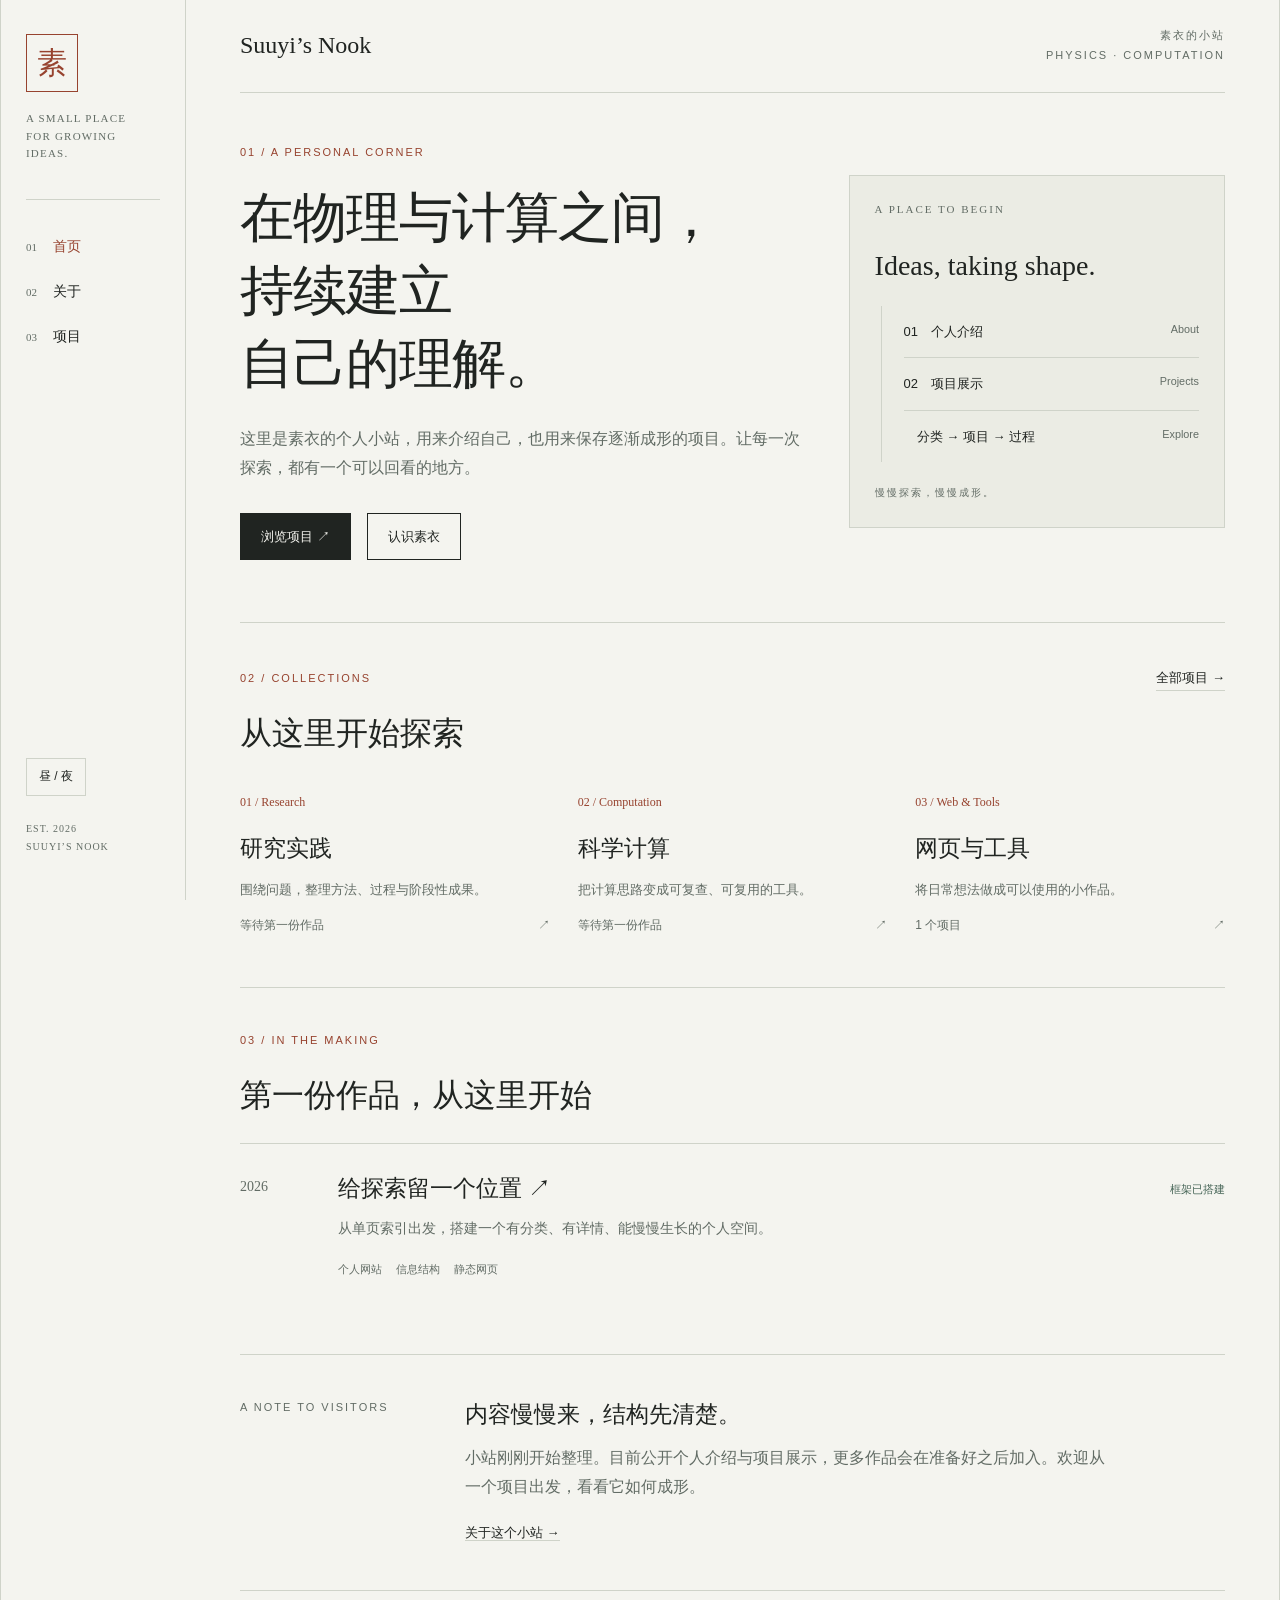
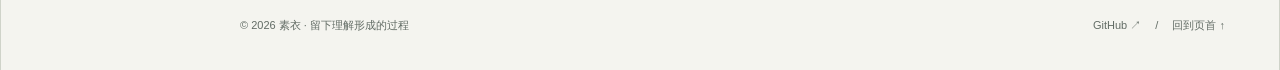
==== index.html @ 8132d150 "Build Suuyi’s Nook portfolio with project categories and detail pages" ====
<!doctype html>
<html lang="zh-CN"><head><meta charset="utf-8"><meta name="viewport" content="width=device-width,initial-scale=1">
<title>首页 · Suuyi’s Nook</title><meta name="description" content="在物理与计算之间，持续建立自己的理解。">

<link rel="icon" type="image/svg+xml" href="assets/favicon.svg"><link rel="stylesheet" href="assets/site.css">
<script src="assets/site.js" defer></script></head><body id="top"><a class="skip" href="#main">跳到主要内容</a>
<div class="shell"><aside class="rail"><a class="seal" href="index.html" aria-label="素衣，返回首页">素</a><p class="rail-label">A SMALL PLACE<br>FOR GROWING IDEAS.</p><nav class="nav" aria-label="主要导航"><a href="index.html" aria-current="page"><span>01</span>首页</a><a href="about/index.html"><span>02</span>关于</a><a href="projects/index.html"><span>03</span>项目</a></nav><div class="rail-end"><button class="theme" data-theme-toggle type="button">昼 / 夜</button><p>EST. 2026<br>SUUYI’S NOOK</p></div></aside>
<div class="page"><header class="masthead"><a class="wordmark" href="index.html">Suuyi’s Nook</a><div class="micro">素衣的小站<br>PHYSICS · COMPUTATION</div></header>
<main id="main"><section class="hero"><div class="hero-grid"><div><p class="kicker">01 / A PERSONAL CORNER</p><h1>在物理与计算之间，<br>持续建立<br>自己的理解。</h1><p class="lead">这里是素衣的个人小站，用来介绍自己，也用来保存逐渐成形的项目。让每一次探索，都有一个可以回看的地方。</p><div class="actions"><a class="button primary" href="projects/index.html">浏览项目 ↗</a><a class="button" href="about/index.html">认识素衣</a></div></div><div class="map"><div class="map-title">A PLACE TO BEGIN</div><div class="map-root">Ideas, taking shape.</div><div class="map-branch"><div class="map-row"><a class="" href="about/index.html">01　个人介绍</a><small>About</small></div><div class="map-row"><a class="" href="projects/index.html">02　项目展示</a><small>Projects</small></div><div class="map-row"><span>　分类 → 项目 → 过程</span><small>Explore</small></div></div><div class="map-footer">慢慢探索，慢慢成形。</div></div></div></section>
<section class="section"><div class="section-top"><div><p class="kicker">02 / COLLECTIONS</p><h2>从这里开始探索</h2></div><a class="text-link" href="projects/index.html">全部项目 →</a></div><div class="category-grid"><a class="category" href="projects/research/index.html"><span class="num">01 / Research</span><h3>研究实践</h3><p>围绕问题，整理方法、过程与阶段性成果。</p><div class="tail"><span>等待第一份作品</span><span aria-hidden="true">↗</span></div></a><a class="category" href="projects/computation/index.html"><span class="num">02 / Computation</span><h3>科学计算</h3><p>把计算思路变成可复查、可复用的工具。</p><div class="tail"><span>等待第一份作品</span><span aria-hidden="true">↗</span></div></a><a class="category" href="projects/web/index.html"><span class="num">03 / Web &amp; Tools</span><h3>网页与工具</h3><p>将日常想法做成可以使用的小作品。</p><div class="tail"><span>1 个项目</span><span aria-hidden="true">↗</span></div></a></div></section>
<section class="section"><div class="section-top"><div><p class="kicker">03 / IN THE MAKING</p><h2>第一份作品，从这里开始</h2></div></div><article class="project-row"><div class="year">2026</div><div><h3><a class="" href="projects/web/personal-site/index.html">给探索留一个位置 ↗</a></h3><p>从单页索引出发，搭建一个有分类、有详情、能慢慢生长的个人空间。</p><div><span class="tag">个人网站</span><span class="tag">信息结构</span><span class="tag">静态网页</span></div></div><div class="status">框架已搭建</div></article></section>
<section class="section split"><p class="kicker">A NOTE TO VISITORS</p><div><h3>内容慢慢来，结构先清楚。</h3><p>小站刚刚开始整理。目前公开个人介绍与项目展示，更多作品会在准备好之后加入。欢迎从一个项目出发，看看它如何成形。</p><a class="text-link" href="about/index.html">关于这个小站 →</a></div></section></main><footer class="footer"><span>© 2026 素衣 · 留下理解形成的过程</span><span><a href="https://github.com/Suuyi-Nook">GitHub ↗</a>　 /　 <a href="#top">回到页首 ↑</a></span></footer></div></div></body></html>
---- assets/site.css ----
:root{--paper:#f4f4ef;--surface:#ebece4;--ink:#202421;--muted:#626c65;--line:#cfd3c9;--accent:#97432f;--green:#456456;color-scheme:light}html[data-theme=dark]{--paper:#171c19;--surface:#232b25;--ink:#edf0e7;--muted:#afb9ae;--line:#3d493e;--accent:#e59a7d;--green:#a3c5ac;color-scheme:dark}*{box-sizing:border-box}html{scroll-behavior:smooth}body{margin:0;background:var(--paper);color:var(--ink);font-family:'Microsoft YaHei',Arial,sans-serif;line-height:1.8}a{color:inherit;text-decoration:none}a:hover{color:var(--accent)}a:focus-visible,button:focus-visible{outline:2px solid var(--accent);outline-offset:6px}button{font:inherit;color:inherit}.skip{position:fixed;left:16px;top:-80px;background:var(--ink);color:var(--paper);padding:10px;z-index:10}.skip:focus{top:10px}.shell{max-width:1500px;margin:auto;display:grid;grid-template-columns:185px minmax(0,1fr);min-height:100vh;border-inline:1px solid var(--line)}.rail{position:sticky;top:0;height:100vh;padding:34px 25px;border-right:1px solid var(--line);display:flex;flex-direction:column}.seal{font:30px SimSun,serif;border:1px solid var(--accent);color:var(--accent);display:grid;place-items:center;width:52px;height:58px}.rail-label{font:11px/1.6 Georgia,serif;letter-spacing:1.2px;margin:18px 0 36px;color:var(--muted)}.nav{border-top:1px solid var(--line);padding-top:24px}.nav a{display:block;padding:10px 0;font-size:14px}.nav a[aria-current=page]{color:var(--accent)}.nav span{font:11px Georgia,serif;margin-right:16px;color:var(--muted)}.rail-end{margin-top:auto}.theme{cursor:pointer;background:none;border:1px solid var(--line);padding:7px 12px;font-size:12px}.rail-end p{font:10px/1.8 Georgia,serif;color:var(--muted);letter-spacing:1px;margin-top:24px}.page{min-width:0;padding:0 54px}.masthead{padding:26px 0;display:flex;align-items:center;justify-content:space-between;gap:20px;border-bottom:1px solid var(--line)}.wordmark{font:24px Georgia,SimSun,serif}.micro,.kicker{font:11px/1.8 Arial,sans-serif;letter-spacing:2px;text-transform:uppercase;color:var(--muted)}.masthead .micro{text-align:right}.crumbs{display:flex;flex-wrap:wrap;gap:10px;font-size:12px;color:var(--muted);padding:22px 0}.crumbs b{font-weight:400;color:var(--ink)}.hero{padding:50px 0 62px;border-bottom:1px solid var(--line)}.hero-grid{display:grid;grid-template-columns:1.5fr 1fr;gap:44px;align-items:center}.kicker{color:var(--accent);margin:0 0 20px}h1,h2,h3,p{margin-top:0}h1,h2,h3{font-family:Georgia,'Songti SC',SimSun,serif;font-weight:400}h1{font-size:clamp(34px,4.2vw,64px);line-height:1.35;letter-spacing:-1px;margin-bottom:25px}h2{font-size:32px;line-height:1.5}h3{font-size:23px;line-height:1.5;margin-bottom:12px}.lead{font-size:16px;max-width:650px;color:var(--muted)}.actions{display:flex;flex-wrap:wrap;gap:16px;margin-top:30px}.button{display:inline-block;padding:11px 20px;border:1px solid var(--ink);font-size:13px}.button.primary{background:var(--ink);color:var(--paper)}.button:hover{border-color:var(--accent);color:var(--accent)}.button.primary:hover{background:var(--accent);color:var(--paper)}.map{position:relative;background:var(--surface);border:1px solid var(--line);padding:27px 25px}.map-title{font:11px Georgia,serif;letter-spacing:2px;color:var(--muted);margin-bottom:35px}.map-root{font:28px Georgia,serif;margin-bottom:24px}.map-branch{border-left:1px solid var(--line);padding:0 0 0 22px;margin-left:6px}.map-row{display:flex;justify-content:space-between;gap:16px;border-bottom:1px solid var(--line);padding:14px 0;font-size:13px}.map-row:last-child{border:0}.map-row small{color:var(--muted)}.map-footer{margin-top:24px;font:10px Arial,sans-serif;letter-spacing:2px;color:var(--muted)}.section{padding:43px 0;border-bottom:1px solid var(--line)}.section-top{display:flex;justify-content:space-between;gap:24px;align-items:baseline;margin-bottom:24px}.section-top h2{margin:0}.text-link{font-size:13px;border-bottom:1px solid var(--line)}.category-grid{display:grid;grid-template-columns:repeat(3,1fr);gap:28px}.category{padding:14px 0 8px}.category .num{display:block;font:12px Georgia,serif;color:var(--accent);margin-bottom:22px}.category p{font-size:13px;color:var(--muted)}.category .tail{font-size:12px;color:var(--muted);display:flex;justify-content:space-between}.project-row{display:grid;grid-template-columns:72px 1fr 100px;gap:26px;padding:28px 0;border-top:1px solid var(--line)}.project-row:first-child{border-top:0}.year{font:14px Georgia,serif;color:var(--muted);padding-top:7px}.project-row h3{margin-bottom:9px}.project-row p{color:var(--muted);font-size:14px;max-width:650px;margin-bottom:13px}.tag{display:inline-block;color:var(--muted);font-size:11px;margin-right:14px}.status{font-size:11px;color:var(--green);text-align:right;white-space:nowrap;padding-top:8px}.empty{border:1px dashed var(--line);padding:36px;max-width:750px}.empty p{color:var(--muted);font-size:14px}.split{display:grid;grid-template-columns:190px minmax(0,1fr);gap:35px}.split p{max-width:650px;color:var(--muted)}.footer{display:flex;flex-wrap:wrap;justify-content:space-between;gap:15px;padding:25px 0 35px;color:var(--muted);font-size:11px}.article{display:grid;grid-template-columns:minmax(0,1fr) 210px;gap:60px;padding:40px 0}.article section{margin-bottom:38px;scroll-margin-top:25px}.article h2{font-size:25px}.article p{color:var(--muted)}.toc{font-size:12px;border-left:1px solid var(--line);padding-left:24px;align-self:start;position:sticky;top:30px}.toc a{display:block;padding:6px 0}.detail-meta{display:flex;gap:22px;flex-wrap:wrap;font-size:12px;color:var(--muted)}.sr-only{position:absolute;width:1px;height:1px;overflow:hidden;clip:rect(0,0,0,0)}@media(min-width:1400px){.page{padding-inline:70px}.hero{padding-top:65px;padding-bottom:76px}}@media(max-width:1000px){.shell{grid-template-columns:145px 1fr}.rail{padding-inline:18px}.page{padding-inline:30px}.hero-grid{grid-template-columns:1fr}.map{max-width:520px}.category-grid{gap:18px}.article{grid-template-columns:1fr}.toc{grid-row:1;position:static}.split{grid-template-columns:1fr;gap:5px}}@media(max-width:640px){.shell{display:block;border:0}.rail{position:static;height:auto;border-right:0;border-bottom:1px solid var(--line);padding:16px 20px;display:grid;grid-template-columns:auto 1fr auto;gap:20px;align-items:center}.seal{width:32px;height:38px;font-size:21px}.rail-label,.rail-end p{display:none}.nav{display:flex;gap:18px;border:0;padding:0;justify-content:center}.nav a{padding:0;font-size:12px}.nav span{display:none}.rail-end{margin:0}.theme{font-size:11px;padding:5px 8px}.page{padding-inline:22px}.masthead{padding-block:22px}.wordmark{font-size:21px}.masthead .micro{font-size:9px;letter-spacing:1px}.hero{padding:32px 0 38px}.hero-grid{gap:28px}h1{font-size:36px;letter-spacing:0}h2{font-size:26px}.section{padding:32px 0}.section-top{gap:15px}.category-grid{grid-template-columns:1fr;gap:0}.category{border-bottom:1px solid var(--line);padding:22px 0}.category:last-child{border:0}.category .num{margin-bottom:12px}.project-row{grid-template-columns:1fr;gap:5px}.year{padding:0}.status{text-align:left}.empty{padding:24px}.article{gap:28px}.map-title{margin-bottom:22px}.footer{font-size:10px}.crumbs{font-size:11px}}@media(prefers-reduced-motion:reduce){html{scroll-behavior:auto}}
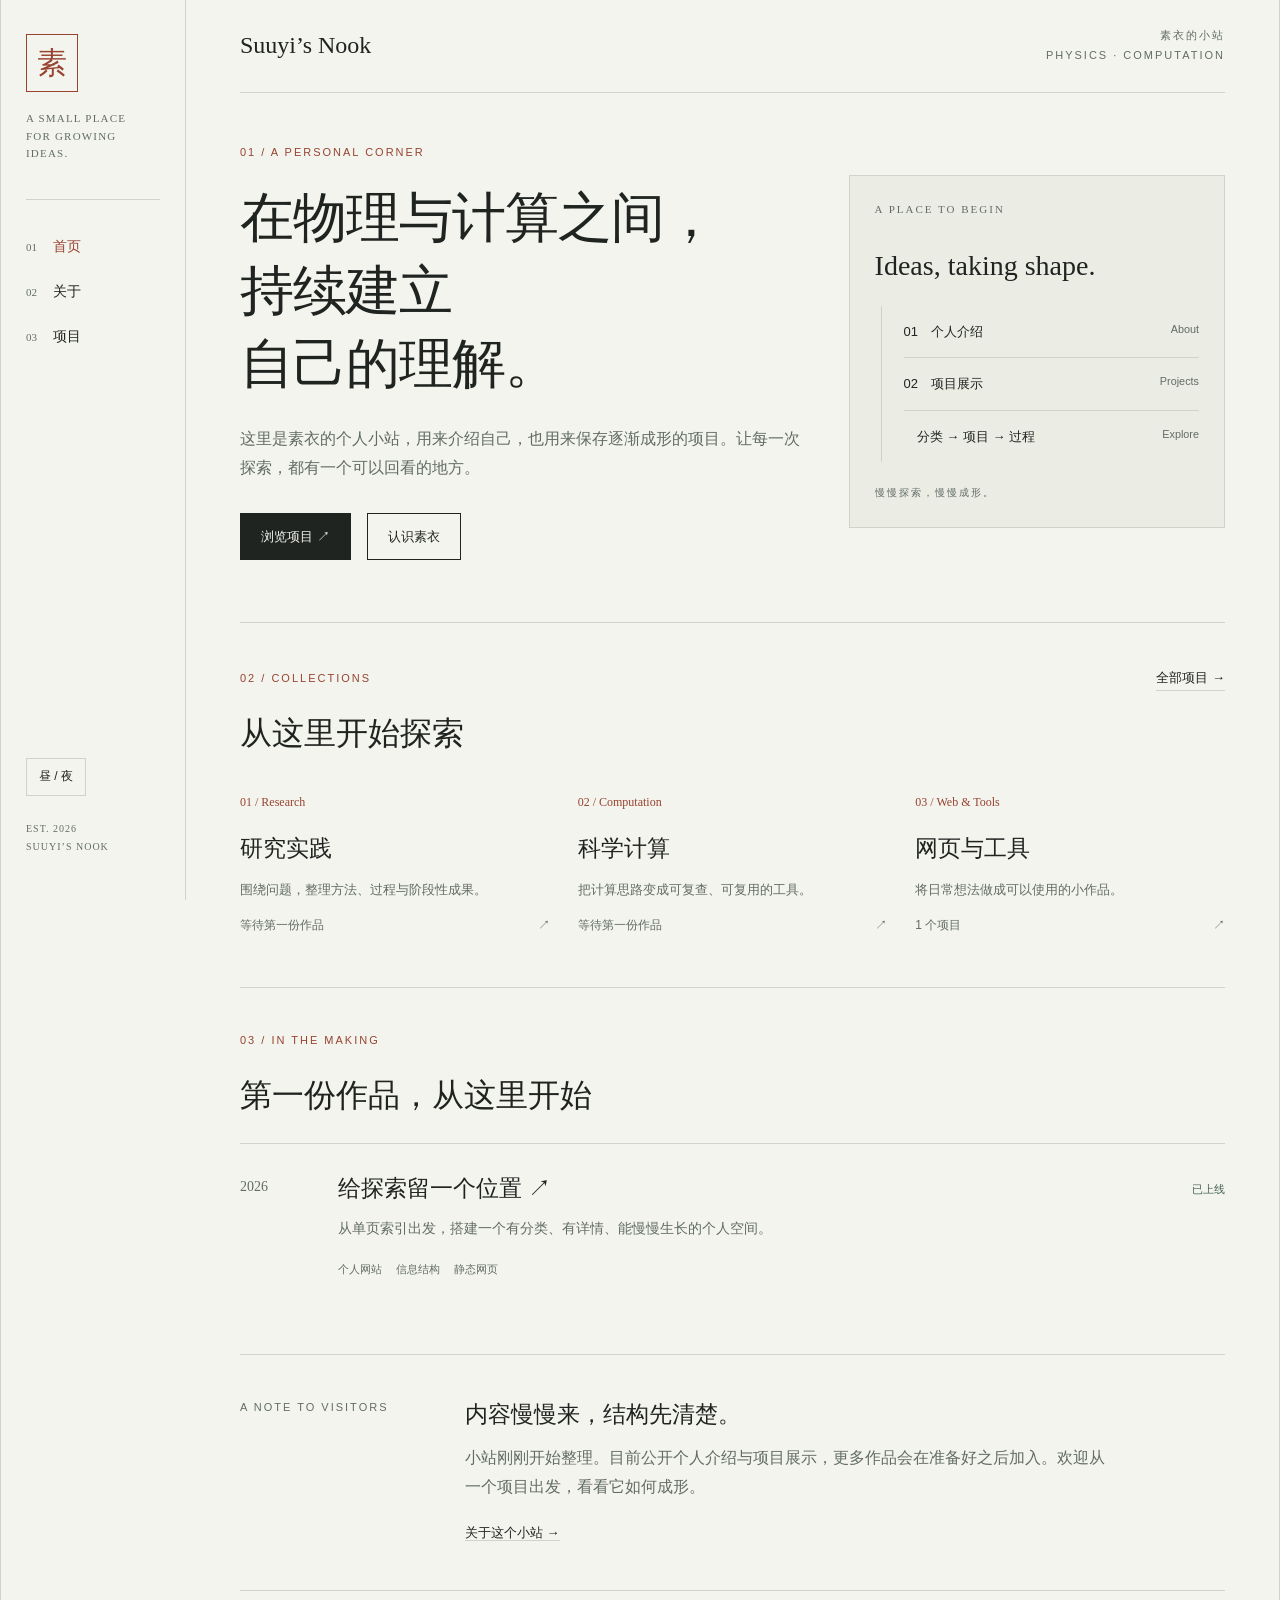
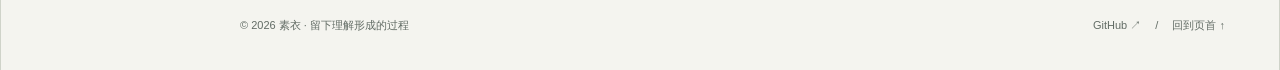
==== commit 9af0ec08: "Mark the personal site as live on GitHub Pages" ====
--- a/index.html
+++ b/index.html
@@ -8,5 +8,5 @@
 <div class="page"><header class="masthead"><a class="wordmark" href="index.html">Suuyi’s Nook</a><div class="micro">素衣的小站<br>PHYSICS · COMPUTATION</div></header>
 <main id="main"><section class="hero"><div class="hero-grid"><div><p class="kicker">01 / A PERSONAL CORNER</p><h1>在物理与计算之间，<br>持续建立<br>自己的理解。</h1><p class="lead">这里是素衣的个人小站，用来介绍自己，也用来保存逐渐成形的项目。让每一次探索，都有一个可以回看的地方。</p><div class="actions"><a class="button primary" href="projects/index.html">浏览项目 ↗</a><a class="button" href="about/index.html">认识素衣</a></div></div><div class="map"><div class="map-title">A PLACE TO BEGIN</div><div class="map-root">Ideas, taking shape.</div><div class="map-branch"><div class="map-row"><a class="" href="about/index.html">01　个人介绍</a><small>About</small></div><div class="map-row"><a class="" href="projects/index.html">02　项目展示</a><small>Projects</small></div><div class="map-row"><span>　分类 → 项目 → 过程</span><small>Explore</small></div></div><div class="map-footer">慢慢探索，慢慢成形。</div></div></div></section>
 <section class="section"><div class="section-top"><div><p class="kicker">02 / COLLECTIONS</p><h2>从这里开始探索</h2></div><a class="text-link" href="projects/index.html">全部项目 →</a></div><div class="category-grid"><a class="category" href="projects/research/index.html"><span class="num">01 / Research</span><h3>研究实践</h3><p>围绕问题，整理方法、过程与阶段性成果。</p><div class="tail"><span>等待第一份作品</span><span aria-hidden="true">↗</span></div></a><a class="category" href="projects/computation/index.html"><span class="num">02 / Computation</span><h3>科学计算</h3><p>把计算思路变成可复查、可复用的工具。</p><div class="tail"><span>等待第一份作品</span><span aria-hidden="true">↗</span></div></a><a class="category" href="projects/web/index.html"><span class="num">03 / Web &amp; Tools</span><h3>网页与工具</h3><p>将日常想法做成可以使用的小作品。</p><div class="tail"><span>1 个项目</span><span aria-hidden="true">↗</span></div></a></div></section>
-<section class="section"><div class="section-top"><div><p class="kicker">03 / IN THE MAKING</p><h2>第一份作品，从这里开始</h2></div></div><article class="project-row"><div class="year">2026</div><div><h3><a class="" href="projects/web/personal-site/index.html">给探索留一个位置 ↗</a></h3><p>从单页索引出发，搭建一个有分类、有详情、能慢慢生长的个人空间。</p><div><span class="tag">个人网站</span><span class="tag">信息结构</span><span class="tag">静态网页</span></div></div><div class="status">框架已搭建</div></article></section>
+<section class="section"><div class="section-top"><div><p class="kicker">03 / IN THE MAKING</p><h2>第一份作品，从这里开始</h2></div></div><article class="project-row"><div class="year">2026</div><div><h3><a class="" href="projects/web/personal-site/index.html">给探索留一个位置 ↗</a></h3><p>从单页索引出发，搭建一个有分类、有详情、能慢慢生长的个人空间。</p><div><span class="tag">个人网站</span><span class="tag">信息结构</span><span class="tag">静态网页</span></div></div><div class="status">已上线</div></article></section>
 <section class="section split"><p class="kicker">A NOTE TO VISITORS</p><div><h3>内容慢慢来，结构先清楚。</h3><p>小站刚刚开始整理。目前公开个人介绍与项目展示，更多作品会在准备好之后加入。欢迎从一个项目出发，看看它如何成形。</p><a class="text-link" href="about/index.html">关于这个小站 →</a></div></section></main><footer class="footer"><span>© 2026 素衣 · 留下理解形成的过程</span><span><a href="https://github.com/Suuyi-Nook">GitHub ↗</a>　 /　 <a href="#top">回到页首 ↑</a></span></footer></div></div></body></html>
